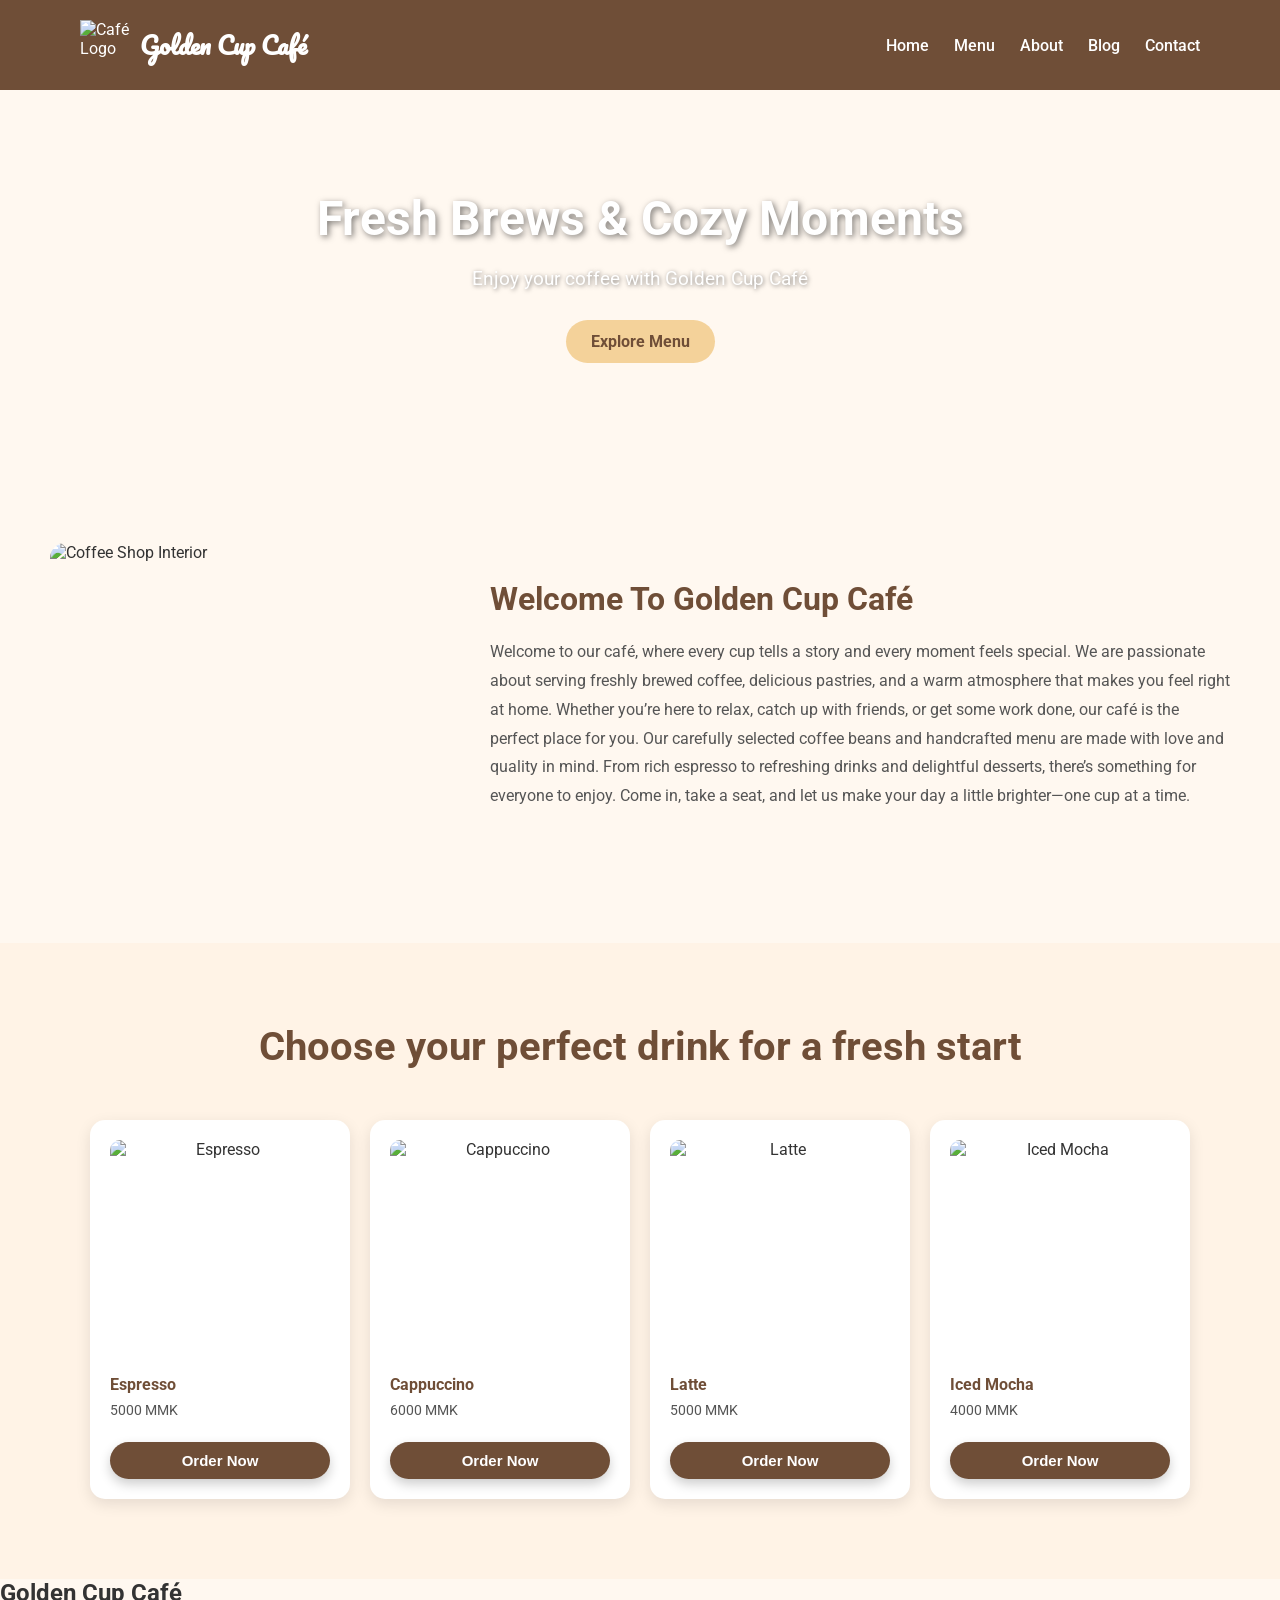
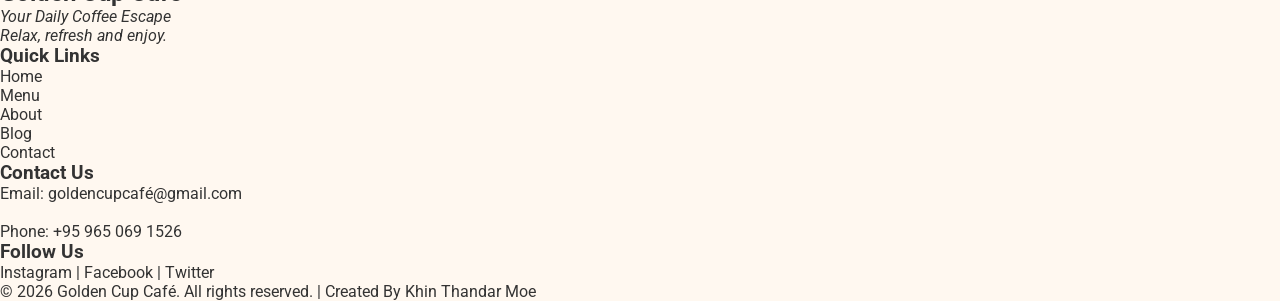
==== index.html @ 93d27868 "Add files via upload" ====
<!DOCTYPE html>
<html lang="en">
<head>
  <meta charset="UTF-8">
  <meta name="viewport">
  <meta name="description" content="Enjoy the best coffee, tea, and fresh desserts at Golden Cup Café in Dawei. A cozy place to relax with friends. Visit us today!">
  <title>Golden Cup Café</title>
  <link rel="icon" href="Images/COFFEE_SHOP_LOGO.png">
  <link href="https://fonts.googleapis.com/css2?family=Roboto:wght@400;700&family=Pacifico&display=swap" rel="stylesheet">
  <link rel="stylesheet" href="style.css">
</head>

<body>
  <!-- HEADER -->
  <header>
    <div class="logo">
      <img src="Images/COFFEE_SHOP_LOGO.png" alt="Café Logo" class="logoimg"><h1>Golden Cup Café</h1>
    </div>
    <nav>
      <ul>
        <li><a href="index.html">Home</a></li>
        <li><a href="menu.html">Menu</a></li>
        <li><a href="about.html">About</a></li>
        <li><a href="blog.html">Blog</a></li>
        <li><a href="contact.html">Contact</a></li>
      </ul>
    </nav>
  </header>

  <!-- HERO -->
  <section class="hero">
    <h2>Fresh Brews & Cozy Moments</h2>
    <p>Enjoy your coffee with Golden Cup Café</p>
    <a href="menu.html">Explore Menu</a>
  </section>

  <!-- ABOUT -->
  <section class="about">
    <img src="Images/Welcome Café.jpg" alt="Coffee Shop Interior">
    <div class="about-text">
      <h3>Welcome To Golden Cup Café</h3>
      <p>Welcome to our café, where every cup tells a story and every moment feels special. We are passionate about serving freshly brewed coffee, delicious pastries, and a warm atmosphere that makes you feel right at home. Whether you’re here to relax, catch up with friends, or get some work done, our café is the perfect place for you.

      Our carefully selected coffee beans and handcrafted menu are made with love and quality in mind. From rich espresso to refreshing drinks and delightful desserts, there’s something for everyone to enjoy.

      Come in, take a seat, and let us make your day a little brighter—one cup at a time.</p>
    </div>
  </section>

  <!-- MENU -->
  <section class="menu">
    <h3>Choose your perfect drink for a fresh start</h3>
    <div class="menu-items">
      <div class="menu-item">
        <img src="Images/Coffee/Espresso.jpg" alt="Espresso">
        <h4>Espresso</h4>
        <p>5000 MMK</p>
        <a href="orderform.html"><button class="order-btn">Order Now</button></a>
      </div>
      
      <div class="menu-item">
        <img src="Images/Coffee/Cappuccino.jpg" alt="Cappuccino">
        <h4>Cappuccino</h4>
        <p>6000 MMK</p>
        <a href="orderform.html"><button class="order-btn">Order Now</button></a>
      </div>

      <div class="menu-item">
        <img src="Images/Coffee/Latte.jpg" alt="Latte">
        <h4>Latte</h4>
        <p>5000 MMK</p>
        <a href="orderform.html"><button class="order-btn">Order Now</button></a>
      </div>

      <div class="menu-item">
        <img src="Images/Coffee/Iced Mocha.jpg" alt="Iced Mocha">
        <h4>Iced Mocha</h4>
        <p>4000 MMK</p>
        <a href="orderform.html"><button class="order-btn">Order Now</button></a>
      </div>
    </div>
  </section>

  <!-- FOOTER -->
    <footer>
  <div class="footer-container">
    <div class="footer-brand">
      <h2>Golden Cup Café</h2>
      <p> <i>Your Daily Coffee Escape<br>
           Relax, refresh and enjoy.</i></p>
    </div>

    <!-- Quick Links -->
    <div class="footer-links">
      <h3>Quick Links</h3>
      <ul>
        <li><a href="index.html">Home</a></li>
        <li><a href="menu.html">Menu</a></li>
        <li><a href="about.html">About</a></li>
        <li><a href="blog.html">Blog</a></li>
        <li><a href="contact.html">Contact</a></li>
      </ul>
    </div>

    <!-- Contact Info -->
    <div class="footer-contact">
      <h3>Contact Us</h3>
      <p>Email: <a href="mailto:goldencupcafé@gmail.com">goldencupcafé@gmail.com</a></p>
      <br>
      <p>Phone: <a href="tel:+959650691526">+95 965 069 1526</a></p>
    </div>

    <!-- Social Media -->
    <div class="footer-social">
      <h3>Follow Us</h3>
      <a href="https://www.instagram.com" target="_blank">Instagram</a> |
      <a href="https://www.facebook.com" target="_blank">Facebook</a> |
      <a href="https://www.twitter.com" target="_blank">Twitter</a>
    </div>
  </div>

  <div class="footer-bottom">
    <p>&copy; 2026 Golden Cup Café. All rights reserved. | Created By Khin Thandar Moe</p>
  </div>
  </footer>

</body>
</html>
---- style.css ----
* {
      margin: 0;
      padding: 0;
      box-sizing: border-box;
      font-family: 'Roboto', sans-serif;
    }

    body {
      background-color: #fff8f0;
      color: #333;
    }

    /* HEADER / NAVBAR */

    header {
      display: flex;
      justify-content: space-between;
      align-items: center;
      padding: 20px 80px;
      background-color: #6f4e37;
      color: #fff;
      position: sticky;
      top: 0;
      z-index: 1000;
    }

    header h1 {
      font-family: 'Pacifico', cursive;
      font-size: 2rem;
    }

    .logo{
      display: flex;          
      align-items: center;    
      gap: 10px;
    }

    .logoimg{
      width: 50px;            
      height: 50px;
      object-fit: cover; 
    }

    .logo h1{
      font-size: 24px;
      margin: 0;
    }

    a {
      text-decoration: none;
      color: inherit;
    }

    img {
      max-width: 100%;
      display: block;
    }

    nav ul {
      display: flex;
      list-style: none;
      gap: 25px;
    }

    nav ul li a {
      color: #fff;
      font-weight: 500;
      transition: color 0.3s;
    }

    nav ul li a:hover {
      color: #f4d29a;
    }

    /* HERO SECTION */

    .hero {
      display: flex;
      justify-content: center;
      align-items: center;
      flex-direction: column;
      text-align: center;
      padding: 100px 20px;
      background: url(Images/Barista\ Faz\ Café\ Em\ Uma\ Máquina\ De\ Café\,\ Café\,\ Máquina\,\ Expresso\ Imagem\ de\ plano\ de\ fundo\ para\ download\ gratuito.jpg) center/cover no-repeat;
      color: #fff;
    }

    .hero h2 {
      font-size: 3rem;
      margin-bottom: 20px;
      text-shadow: 2px 2px 6px rgba(0,0,0,0.5);
    }

    .hero p {
      font-size: 1.2rem;
      margin-bottom: 30px;
      text-shadow: 1px 1px 4px rgba(0,0,0,0.5);
    }

    .hero a {
      background-color: #f4d29a;
      color: #6f4e37;
      padding: 12px 25px;
      border-radius: 30px;
      font-weight: bold;
      transition: background 0.3s;
    }

    .hero a:hover {
      background-color: #e6c28a;
    }

    /* ABOUT SECTION */

    .about {
      display: flex;
      flex-wrap: wrap;
      align-items: center;
      padding: 80px 50px;
      gap: 40px;
    }

    .about img {
     max-width: 100%;     
     width: 400px;        
     height: 320px;
     object-fit: cover;
     border-radius: 15px;
    }

    .about-text {
      flex: 1 1 400px;
    }

    .about-text h3 {
      font-size: 2rem;
      margin-bottom: 20px;
      color: #6f4e37;
    }

    .about-text p {
      line-height: 1.8;
      font-size: 1rem;
      color: #555;
    }

    /* MENU SECTION */

    .menu {
      padding: 80px 50px;
      background-color: #fff3e6;
      text-align: center;
    }

    .menu h3 {
      font-size: 2.5rem;
      margin-bottom: 50px;
      color: #6f4e37;
    }

    .menu-items {
      display: flex;
      flex-wrap: wrap;
      gap: 20px;
      justify-content: center;
    }
    .menu-item {
      background-color: #fff;
      padding: 20px;
      border-radius: 15px;
      width: 260px;
      box-shadow: 0 5px 15px rgba(0,0,0,0.1);
      transition: transform 0.3s;
      display: flex;
      flex-direction: column;
      justify-content: space-between;
      
    }
    .menu-item:hover {
      transform: translateY(-5px);
    }
    .menu-item img {
      border-radius: 10px;
      margin-bottom: 15px;
      width: 100%;
      height: 220px;
      object-fit: cover;
    }
    .menu-item h4 {
      color: #6f4e37;
      margin-bottom: 8px;
      text-align: left;
    }
    .menu-item p {
      font-size: 0.9rem;
      color: #555;
      margin-bottom: 8px;
      text-align: left;
      
    }
    .menu-item span {
      font-weight: bold;
      color: #6f4e37;
    }

    .page-title {
      text-align: center;
      padding: 80px 20px 40px;
      color: #6f4e37;
    }
    .page-title h2 {
      font-size: 3rem;
    }

    .page-title p{
      margin-top: 10px;
      font-size: 1.2rem;
      color: #555;
    }

    /* MENU PAGE */

    .menu-section {
      padding: 50px 80px;
    }
    .menu-category {
      margin-bottom: 60px;
    }
    .menu-category h3 {
      font-size: 2rem;
      color: #6f4e37;
      margin-bottom: 25px;
      border-bottom: 2px solid #f4d29a;
      display: inline-block;
      padding-bottom: 5px;
    }

    
    .order-btn {
  background: #6f4e37; 
  border: none;
  border-radius: 20px; 
  padding: 10px 20px;
  font-size: 15px;
  font-weight: 600;
  font-family: 'Segoe UI', sans-serif;
  color: #fff;
  cursor: pointer;
  box-shadow: 0 5px 12px rgba(0,0,0,0.2); 
  transition: all 0.3s ease;
  margin-top: 15px;
  width: 100%;
  text-align: center;
}

.order-btn:hover {
  transform: translateY(-4px);
  box-shadow: 0 8px 20px rgba(0,0,0,0.3);
  background: #6f4e37; 
}

/* ABOUT PAGE */

    .about-section {
      display: flex;
      flex-wrap: wrap;
      align-items: center;
      padding: 80px 50px;
      gap: 40px;
    }

    .about-section img {
      flex: 1 1 400px;
      width: 650px;
      border-radius: 15px;
    }

    .about-text {
      flex: 1 1 400px;
    }

    .about-text h3 {
      font-size: 2rem;
      margin-bottom: 20px;
      color: #6f4e37;
    }

    .about-text p {
      line-height: 1.8;
      font-size: 1rem;
      color: #555;
      margin-bottom: 15px;
    }

    .purpose {
      padding: 80px 50px;
      background-color: #fff3e6;
      text-align: center;
    }

    .purpose h3 {
      font-size: 2rem;
      color: #6f4e37;
      margin-bottom: 20px;
    }

    .purpose p {
      font-size: 1rem;
      color: #555;
      max-width: 700px;
      margin: 0 auto;
      line-height: 1.8;
    }

    /* BLOG PAGE */

    .blog-section {
      padding: 50px 80px;
      display: flex;
      flex-wrap: wrap;
      gap: 30px;
      justify-content: center;
    }

    .blog-post {
      background-color: #fff;
      border-radius: 15px;
      width: 500px;
      box-shadow: 0 5px 15px rgba(0,0,0,0.1);
      overflow: hidden;
      transition: transform 0.3s;
    }

    .blog-post:hover {
      transform: translateY(-5px);
    }

    .blog-post img {
      width: 100%;
      height: 200px;
      object-fit: cover;
    }

    .blog-content {
      padding: 20px;
    }

    .blog-content h3 {
      font-size: 1.5rem;
      color: #6f4e37;
      margin-bottom: 10px;
    }

    .blog-content p {
      font-size: 0.95rem;
      color: #555;
      line-height: 1.6;
      margin-bottom: 15px;
    }

    .blog-content a {
      color: #6f4e37;
      font-weight: bold;
      transition: color 0.3s;
    }

    .blog-content a:hover {
      color: #f4d29a;
    }

/* CONTACT PAGE */

    .contact-section {
      display: flex;
      flex-wrap: wrap;
      justify-content: space-between;
      padding: 50px 80px;
      gap: 40px;
      justify-content: center;
    }

    .contact-form {
      flex: 1 1 300px;
      background-color: #fff;
      padding: 20px;
      border-radius: 15px;
      box-shadow: 0 5px 15px rgba(0,0,0,0.1);
      max-width: 600px;
    }

    .contact-form h3 {
      font-size: 2rem;
      color: #6f4e37;
      margin-bottom: 20px;
    }

    .contact-form form {
      display: flex;
      flex-direction: column;
    }

    .contact-form input,
    .contact-form textarea {
      padding: 12px 15px;
      margin-bottom: 20px;
      border: 1px solid #ddd;
      border-radius: 8px;
      font-size: 1rem;
      resize: none;
    }

    .contact-form button {
      background-color: #6f4e37;
      color: #fff;
      padding: 12px 20px;
      border: none;
      border-radius: 30px;
      font-size: 1rem;
      font-weight: bold;
      cursor: pointer;
      transition: background 0.3s;
    }

    .contact-form button:hover {
      background-color: #55372a;
    }

    .map {
      margin-top: 40px;
      text-align: center;
    }

    .map iframe {
      width: 100%;
      height: 400px;
      border: none;
      border-radius: 15px;
    }

    /* ORDER FORM PAGE */

.order-container {
  max-width: 420px;
  margin: 40px auto;
  background: #ffffff;
  padding: 25px 30px;
  border-radius: 20px;
  box-shadow: 0 10px 25px rgba(0,0,0,0.1);
}

.order-container h2 {
  text-align: center;
  margin-bottom: 20px;
  color: #5c3d2e;
  letter-spacing: 1px;
}

label {
  display: block;
  margin-top: 12px;
  font-weight: 500;
  color: #444;
}

 .order-btn1 {
    width: 100%;
    padding: 12px;
    background-color: #6f4e37;
    color: white;
    border: none;
    border-radius: 6px;
    cursor: pointer;
    font-size: 16px;
    font-weight: bold;
    margin-top: 20px;
}

.modal-overlay1 {
    position: fixed;
    top: 0; left: 0;
    width: 100%; height: 100%;
    background: rgba(0, 0, 0, 0.5);
    display: none; 
    justify-content: center;
    align-items: center;
}

.modal-overlay1:target {
    display: flex;
}

.modal-content1 {
    background: white;
    padding: 25px;
    border-radius: 8px;
    text-align: center;
    box-shadow: 0 5px 15px rgba(0,0,0,0.3);
    animation: fadeIn 0.3s;
}

.close-btn1 {
    display: inline-block;
    margin-top: 15px;
    padding: 8px 25px;
    background:  #6f4e37;
    color: white;
    text-decoration: none;
    border-radius: 5px;
}

@keyframes fadeIn {
    from { opacity: 0; transform: translateY(-20px); }
    to { opacity: 1; transform: translateY(0); }
}

input,
select,
textarea {
  width: 100%;
  padding: 10px 12px;
  margin-top: 6px;
  border: 1px solid #ddd;
  border-radius: 10px;
  outline: none;
  font-size: 14px;
  transition: 0.3s;
  box-sizing: border-box;
}

input:focus,
select:focus,
textarea:focus {
  border-color: #c89b7b;
  box-shadow: 0 0 5px rgba(200,155,123,0.4);
} 

button:hover {
  background: #5a3f2d;
  transform: translateY(-2px);
}

.payment {
  background: #fff7f2;
  border: 1px solid #e6cfc2;
}
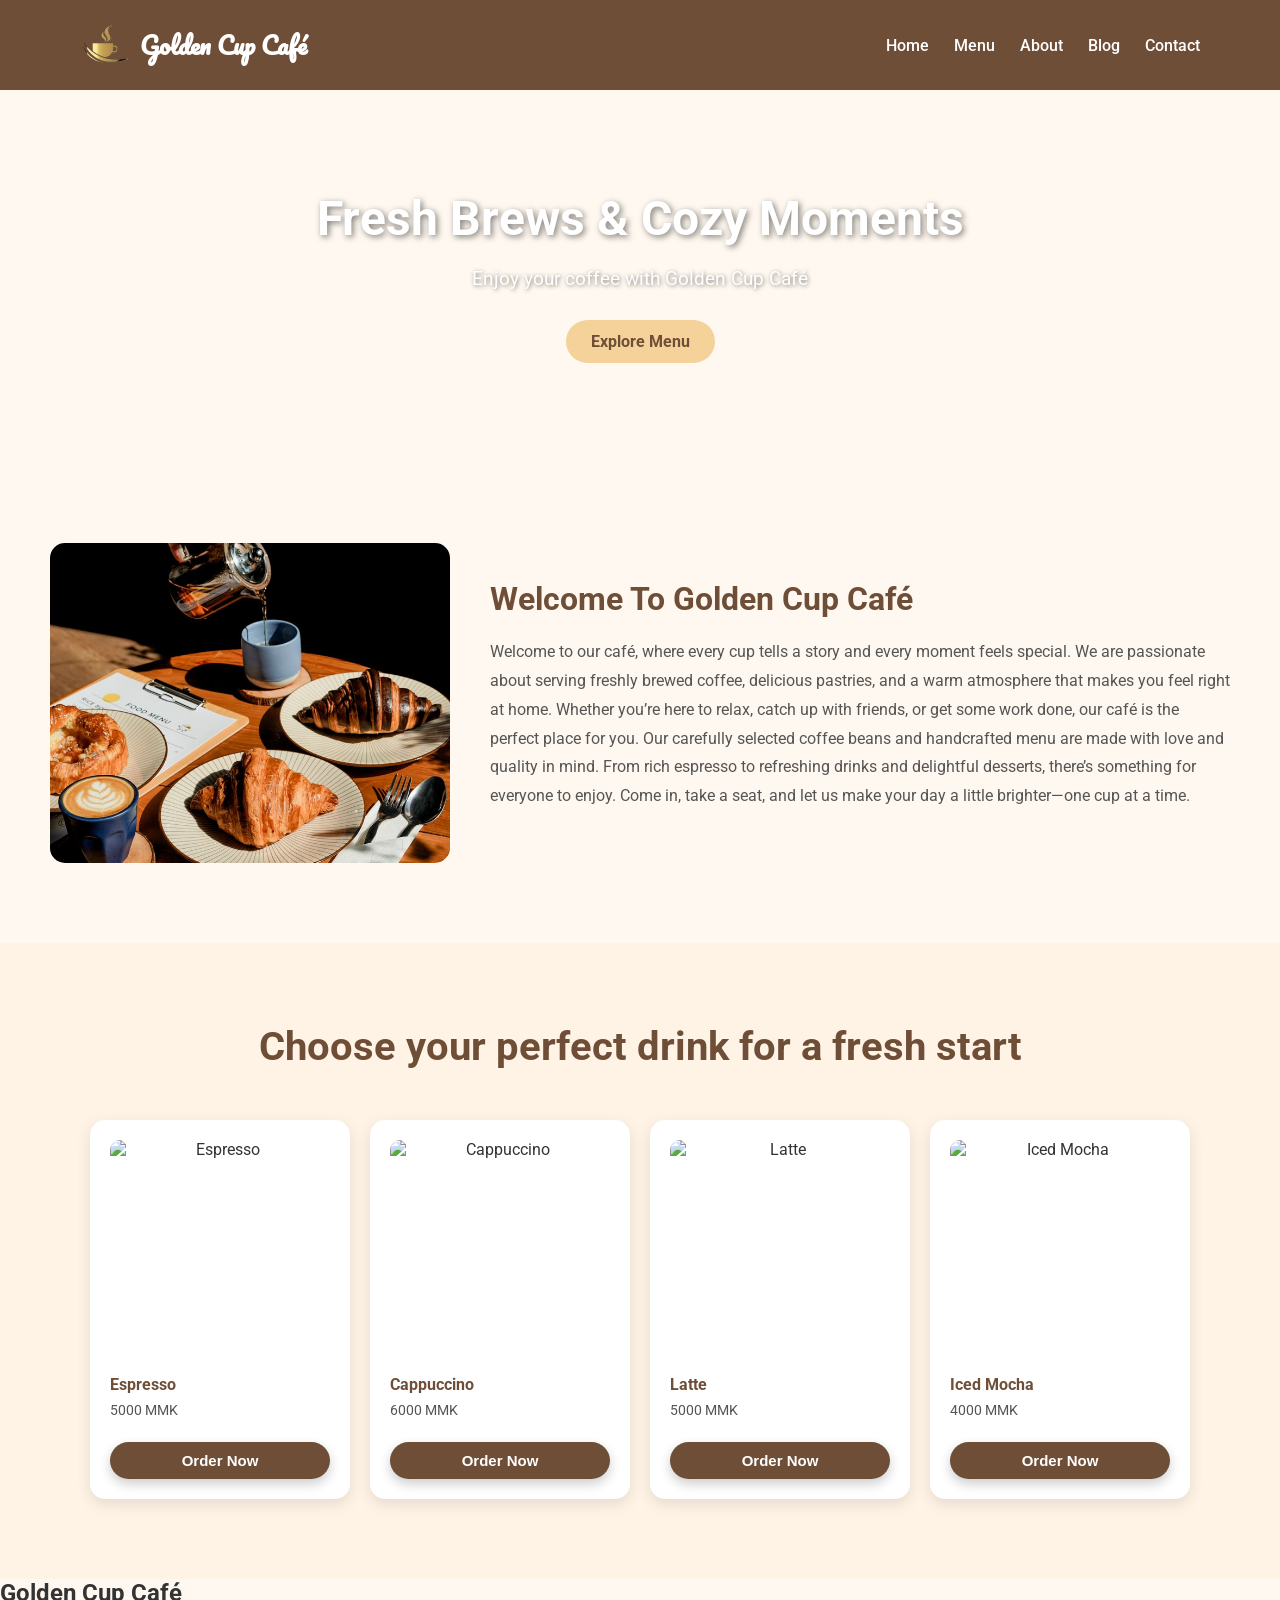
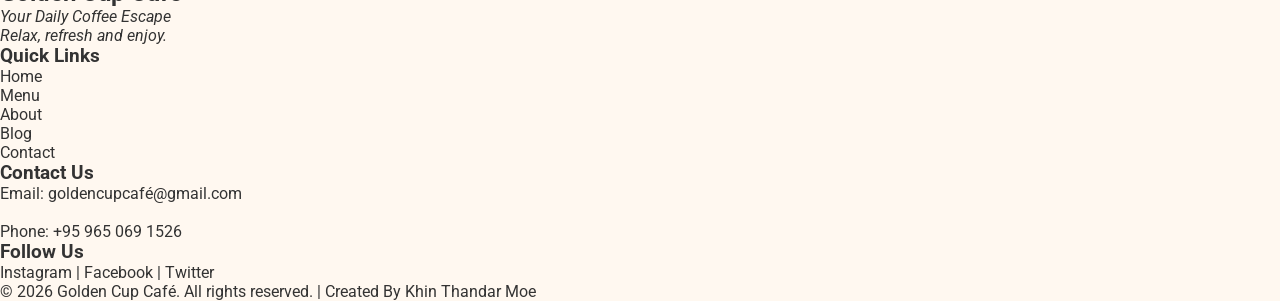
==== commit e19df2a4: "Update index.html" ====
--- a/index.html
+++ b/index.html
@@ -5,7 +5,7 @@
   <meta name="viewport">
   <meta name="description" content="Enjoy the best coffee, tea, and fresh desserts at Golden Cup Café in Dawei. A cozy place to relax with friends. Visit us today!">
   <title>Golden Cup Café</title>
-  <link rel="icon" href="Images/COFFEE_SHOP_LOGO.png">
+  <link rel="icon" href="COFFEE_SHOP_LOGO.png">
   <link href="https://fonts.googleapis.com/css2?family=Roboto:wght@400;700&family=Pacifico&display=swap" rel="stylesheet">
   <link rel="stylesheet" href="style.css">
 </head>
@@ -14,7 +14,7 @@
   <!-- HEADER -->
   <header>
     <div class="logo">
-      <img src="Images/COFFEE_SHOP_LOGO.png" alt="Café Logo" class="logoimg"><h1>Golden Cup Café</h1>
+      <img src="COFFEE_SHOP_LOGO.png" alt="Café Logo" class="logoimg"><h1>Golden Cup Café</h1>
     </div>
     <nav>
       <ul>
@@ -36,7 +36,7 @@
 
   <!-- ABOUT -->
   <section class="about">
-    <img src="Images/Welcome Café.jpg" alt="Coffee Shop Interior">
+    <img src="Welcome Café.jpg" alt="Coffee Shop Interior">
     <div class="about-text">
       <h3>Welcome To Golden Cup Café</h3>
       <p>Welcome to our café, where every cup tells a story and every moment feels special. We are passionate about serving freshly brewed coffee, delicious pastries, and a warm atmosphere that makes you feel right at home. Whether you’re here to relax, catch up with friends, or get some work done, our café is the perfect place for you.
@@ -52,28 +52,28 @@
     <h3>Choose your perfect drink for a fresh start</h3>
     <div class="menu-items">
       <div class="menu-item">
-        <img src="Images/Coffee/Espresso.jpg" alt="Espresso">
+        <img src="Coffee/Espresso.jpg" alt="Espresso">
         <h4>Espresso</h4>
         <p>5000 MMK</p>
         <a href="orderform.html"><button class="order-btn">Order Now</button></a>
       </div>
       
       <div class="menu-item">
-        <img src="Images/Coffee/Cappuccino.jpg" alt="Cappuccino">
+        <img src="Coffee/Cappuccino.jpg" alt="Cappuccino">
         <h4>Cappuccino</h4>
         <p>6000 MMK</p>
         <a href="orderform.html"><button class="order-btn">Order Now</button></a>
       </div>
 
       <div class="menu-item">
-        <img src="Images/Coffee/Latte.jpg" alt="Latte">
+        <img src="Coffee/Latte.jpg" alt="Latte">
         <h4>Latte</h4>
         <p>5000 MMK</p>
         <a href="orderform.html"><button class="order-btn">Order Now</button></a>
       </div>
 
       <div class="menu-item">
-        <img src="Images/Coffee/Iced Mocha.jpg" alt="Iced Mocha">
+        <img src="Coffee/Iced Mocha.jpg" alt="Iced Mocha">
         <h4>Iced Mocha</h4>
         <p>4000 MMK</p>
         <a href="orderform.html"><button class="order-btn">Order Now</button></a>
@@ -125,4 +125,4 @@
   </footer>
 
 </body>
-</html>+</html>
